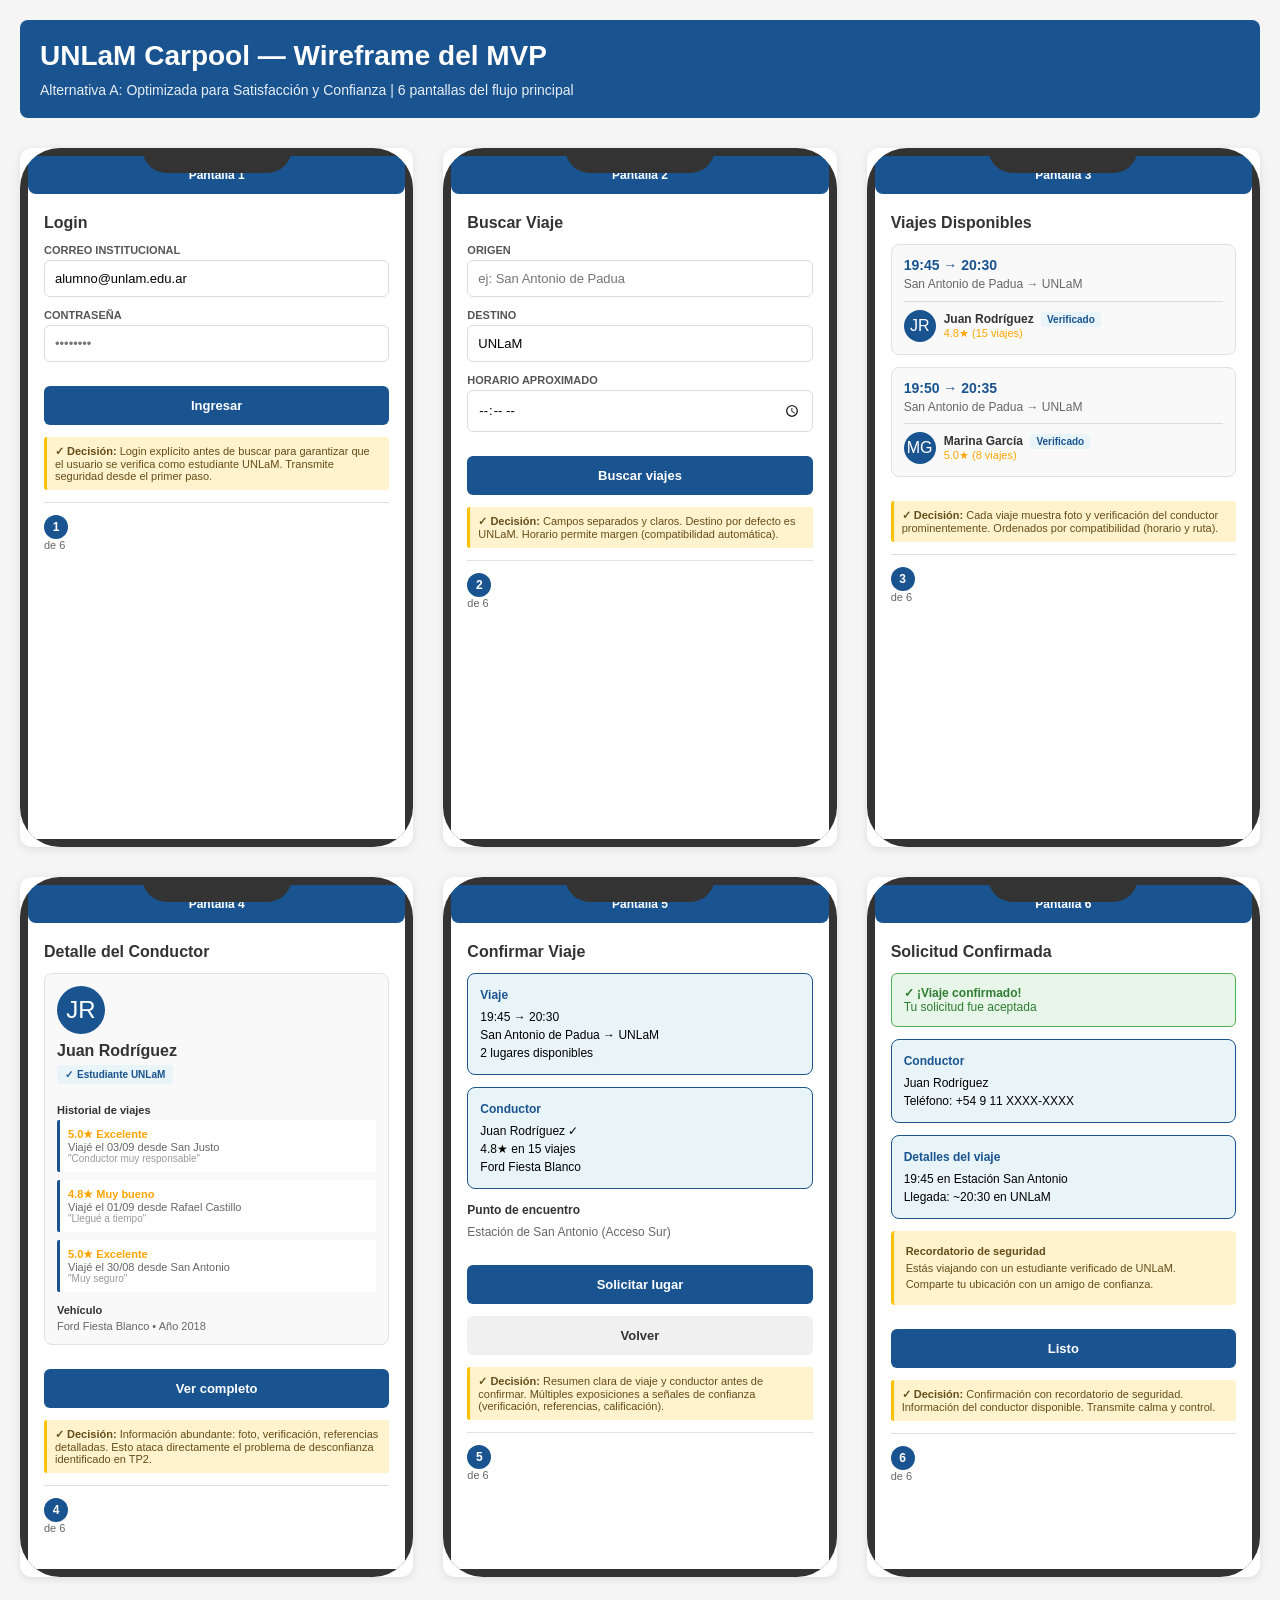
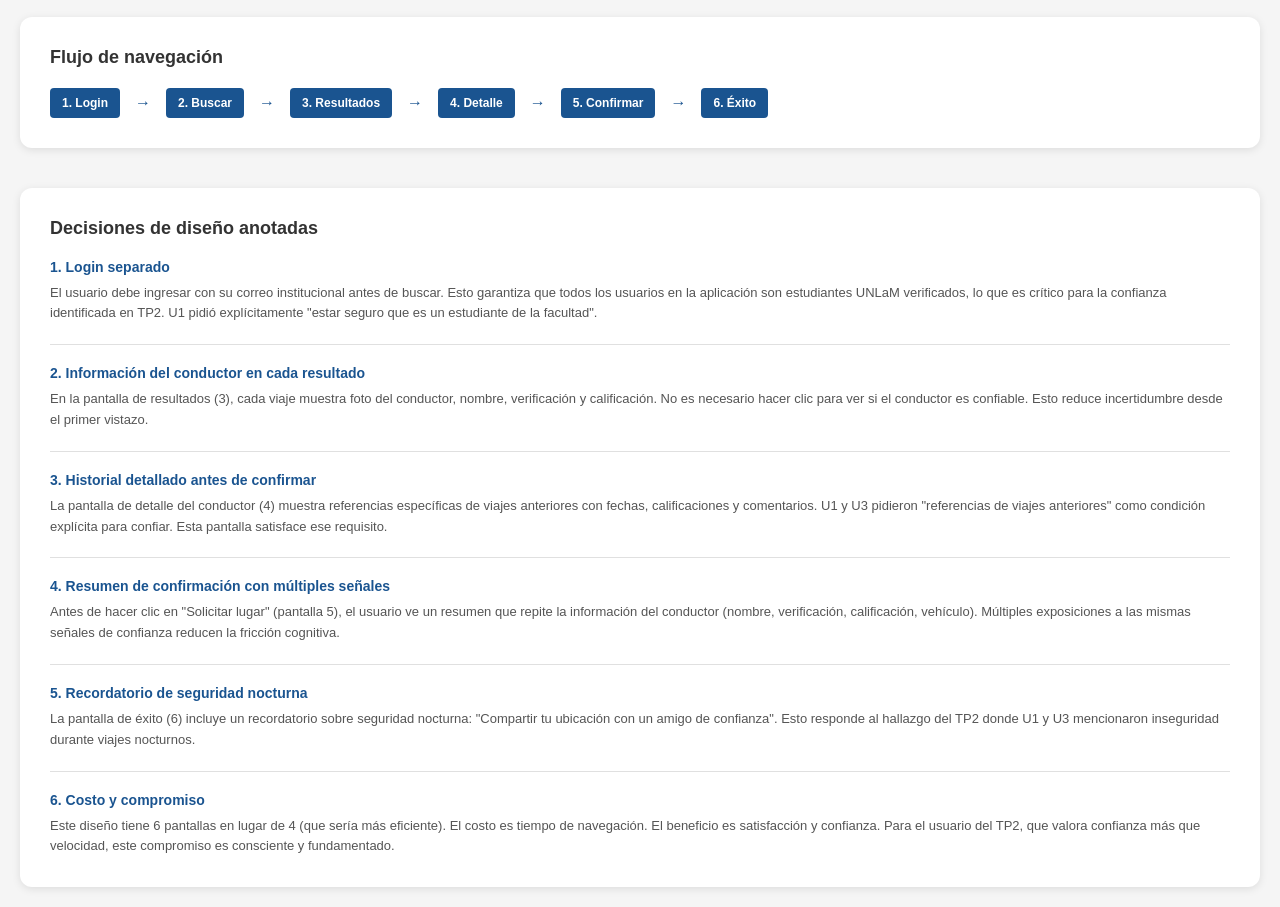
==== docs/diseno/wireframe/wireframe-mvp.html @ c7e92a92 "alternativas, prompts y wireframe" ====
<!DOCTYPE html>
<html lang="es">
<head>
    <meta charset="UTF-8">
    <meta name="viewport" content="width=device-width, initial-scale=1.0">
    <title>UNLaM Carpool - Wireframe MVP</title>
    <style>
        * {
            margin: 0;
            padding: 0;
            box-sizing: border-box;
        }

        body {
            font-family: -apple-system, BlinkMacSystemFont, 'Segoe UI', Roboto, sans-serif;
            background: #f5f5f5;
            padding: 20px;
        }

        .container {
            max-width: 1400px;
            margin: 0 auto;
        }

        .header {
            background: #1a5490;
            color: white;
            padding: 20px;
            margin-bottom: 30px;
            border-radius: 8px;
        }

        .header h1 {
            font-size: 28px;
            margin-bottom: 10px;
        }

        .header p {
            font-size: 14px;
            opacity: 0.9;
        }

        .wireframe-grid {
            display: grid;
            grid-template-columns: repeat(auto-fit, minmax(380px, 1fr));
            gap: 30px;
            margin-bottom: 40px;
        }

        .wireframe-screen {
            background: white;
            border-radius: 12px;
            box-shadow: 0 2px 8px rgba(0,0,0,0.1);
            overflow: hidden;
            transition: transform 0.2s, box-shadow 0.2s;
            cursor: pointer;
        }

        .wireframe-screen:hover {
            transform: translateY(-4px);
            box-shadow: 0 4px 16px rgba(0,0,0,0.15);
        }

        .phone-frame {
            background: #333;
            padding: 8px;
            border-radius: 40px;
            aspect-ratio: 9/16;
            overflow: hidden;
            position: relative;
        }

        .phone-frame::before {
            content: '';
            position: absolute;
            top: 0;
            left: 50%;
            transform: translateX(-50%);
            width: 150px;
            height: 25px;
            background: #333;
            border-radius: 0 0 30px 30px;
            z-index: 10;
        }

        .screen-content {
            background: white;
            height: 100%;
            overflow-y: auto;
            padding: 40px 16px 16px;
            display: flex;
            flex-direction: column;
        }

        .screen-header {
            background: #1a5490;
            color: white;
            padding: 12px 16px;
            margin: -40px -16px 20px -16px;
            border-radius: 0 0 8px 8px;
            text-align: center;
            font-weight: 600;
            font-size: 12px;
        }

        .screen-title {
            font-weight: 700;
            font-size: 16px;
            margin-bottom: 12px;
            color: #333;
        }

        .form-group {
            margin-bottom: 12px;
        }

        .form-label {
            display: block;
            font-size: 11px;
            font-weight: 600;
            color: #555;
            margin-bottom: 4px;
            text-transform: uppercase;
        }

        .form-input, .form-select {
            width: 100%;
            padding: 10px;
            border: 1px solid #ddd;
            border-radius: 6px;
            font-size: 13px;
            font-family: inherit;
        }

        .form-input:focus, .form-select:focus {
            outline: none;
            border-color: #1a5490;
            box-shadow: 0 0 0 3px rgba(26, 84, 144, 0.1);
        }

        .button {
            width: 100%;
            padding: 12px;
            background: #1a5490;
            color: white;
            border: none;
            border-radius: 6px;
            font-weight: 600;
            font-size: 13px;
            cursor: pointer;
            margin-top: 12px;
            transition: background 0.2s;
        }

        .button:hover {
            background: #0d3d6b;
        }

        .button-secondary {
            background: #f0f0f0;
            color: #333;
        }

        .button-secondary:hover {
            background: #e0e0e0;
        }

        .trip-card {
            background: #f9f9f9;
            border: 1px solid #e0e0e0;
            border-radius: 8px;
            padding: 12px;
            margin-bottom: 12px;
            font-size: 12px;
        }

        .trip-time {
            font-weight: 700;
            color: #1a5490;
            font-size: 14px;
            margin-bottom: 4px;
        }

        .trip-route {
            color: #666;
            margin-bottom: 8px;
            line-height: 1.3;
        }

        .driver-info {
            display: flex;
            align-items: center;
            gap: 8px;
            margin-top: 8px;
            padding-top: 8px;
            border-top: 1px solid #ddd;
        }

        .driver-avatar {
            width: 32px;
            height: 32px;
            background: #1a5490;
            border-radius: 50%;
            display: flex;
            align-items: center;
            justify-content: center;
            color: white;
            font-size: 16px;
        }

        .driver-details {
            flex: 1;
        }

        .driver-name {
            font-weight: 600;
            color: #333;
            font-size: 12px;
        }

        .driver-rating {
            color: #ffa500;
            font-size: 11px;
        }

        .badge {
            display: inline-block;
            background: #e8f4f8;
            color: #1a5490;
            padding: 2px 6px;
            border-radius: 3px;
            font-size: 10px;
            font-weight: 600;
            margin-left: 4px;
        }

        .detailed-driver {
            background: #f9f9f9;
            border: 1px solid #e0e0e0;
            border-radius: 8px;
            padding: 12px;
            margin-bottom: 12px;
        }

        .driver-avatar-large {
            width: 48px;
            height: 48px;
            background: #1a5490;
            border-radius: 50%;
            display: flex;
            align-items: center;
            justify-content: center;
            color: white;
            font-size: 24px;
            margin-bottom: 8px;
        }

        .verified-badge {
            display: inline-flex;
            align-items: center;
            gap: 4px;
            background: #e8f4f8;
            color: #1a5490;
            padding: 4px 8px;
            border-radius: 4px;
            font-size: 10px;
            font-weight: 600;
            margin-bottom: 8px;
        }

        .verified-badge::before {
            content: '✓';
            font-weight: 700;
        }

        .history-item {
            background: white;
            border-left: 3px solid #1a5490;
            padding: 8px;
            margin-bottom: 8px;
            font-size: 11px;
            border-radius: 2px;
        }

        .history-date {
            color: #999;
            font-size: 10px;
        }

        .history-rating {
            color: #ffa500;
            font-size: 11px;
            font-weight: 600;
        }

        .confirmation-summary {
            background: #e8f4f8;
            border: 1px solid #1a5490;
            border-radius: 8px;
            padding: 12px;
            margin-bottom: 12px;
            font-size: 12px;
            line-height: 1.5;
        }

        .confirmation-summary strong {
            display: block;
            color: #1a5490;
            font-weight: 700;
            margin-bottom: 4px;
        }

        .annotation {
            background: #fff3cd;
            border-left: 3px solid #ffc107;
            padding: 8px;
            margin-top: 12px;
            font-size: 11px;
            color: #654d1a;
            border-radius: 3px;
        }

        .screen-label {
            margin-top: 12px;
            padding-top: 12px;
            border-top: 1px solid #e0e0e0;
            font-size: 11px;
            color: #666;
        }

        .screen-number {
            display: inline-block;
            background: #1a5490;
            color: white;
            width: 24px;
            height: 24px;
            border-radius: 50%;
            display: flex;
            align-items: center;
            justify-content: center;
            font-weight: 700;
            font-size: 12px;
        }

        .navigation-flow {
            background: white;
            border-radius: 12px;
            padding: 30px;
            margin-bottom: 40px;
            box-shadow: 0 2px 8px rgba(0,0,0,0.1);
        }

        .flow-title {
            font-size: 18px;
            font-weight: 700;
            margin-bottom: 20px;
            color: #333;
        }

        .flow-diagram {
            display: flex;
            align-items: center;
            gap: 15px;
            flex-wrap: wrap;
            font-size: 12px;
            color: #666;
        }

        .flow-step {
            background: #1a5490;
            color: white;
            padding: 8px 12px;
            border-radius: 4px;
            font-weight: 600;
            white-space: nowrap;
        }

        .flow-arrow {
            color: #1a5490;
            font-weight: 700;
            font-size: 16px;
        }

        .notes-section {
            background: white;
            border-radius: 12px;
            padding: 30px;
            box-shadow: 0 2px 8px rgba(0,0,0,0.1);
        }

        .notes-title {
            font-size: 18px;
            font-weight: 700;
            margin-bottom: 20px;
            color: #333;
        }

        .note-item {
            margin-bottom: 20px;
            padding-bottom: 20px;
            border-bottom: 1px solid #e0e0e0;
        }

        .note-item:last-child {
            border-bottom: none;
            margin-bottom: 0;
            padding-bottom: 0;
        }

        .note-subtitle {
            font-weight: 700;
            color: #1a5490;
            margin-bottom: 8px;
            font-size: 14px;
        }

        .note-text {
            color: #555;
            font-size: 13px;
            line-height: 1.6;
        }

        .highlight {
            background: #ffffcc;
            padding: 2px 4px;
        }
    </style>
</head>
<body>
    <div class="container">
        <div class="header">
            <h1>UNLaM Carpool — Wireframe del MVP</h1>
            <p>Alternativa A: Optimizada para Satisfacción y Confianza | 6 pantallas del flujo principal</p>
        </div>

        <div class="wireframe-grid">
            <!-- Pantalla 1 -->
            <div class="wireframe-screen">
                <div class="phone-frame">
                    <div class="screen-content">
                        <div class="screen-header">Pantalla 1</div>
                        <div class="screen-title">Login</div>

                        <div class="form-group">
                            <label class="form-label">Correo institucional</label>
                            <input type="email" class="form-input" placeholder="alumno@unlam.edu.ar" value="alumno@unlam.edu.ar">
                        </div>

                        <div class="form-group">
                            <label class="form-label">Contraseña</label>
                            <input type="password" class="form-input" placeholder="••••••••">
                        </div>

                        <button class="button">Ingresar</button>

                        <div class="annotation">
                            <strong>✓ Decisión:</strong> Login explícito antes de buscar para garantizar que el usuario se verifica como estudiante UNLaM. Transmite seguridad desde el primer paso.
                        </div>

                        <div class="screen-label">
                            <span class="screen-number">1</span> de 6
                        </div>
                    </div>
                </div>
            </div>

            <!-- Pantalla 2 -->
            <div class="wireframe-screen">
                <div class="phone-frame">
                    <div class="screen-content">
                        <div class="screen-header">Pantalla 2</div>
                        <div class="screen-title">Buscar Viaje</div>

                        <div class="form-group">
                            <label class="form-label">Origen</label>
                            <input type="text" class="form-input" placeholder="ej: San Antonio de Padua">
                        </div>

                        <div class="form-group">
                            <label class="form-label">Destino</label>
                            <input type="text" class="form-input" value="UNLaM">
                        </div>

                        <div class="form-group">
                            <label class="form-label">Horario aproximado</label>
                            <input type="time" class="form-input">
                        </div>

                        <button class="button">Buscar viajes</button>

                        <div class="annotation">
                            <strong>✓ Decisión:</strong> Campos separados y claros. Destino por defecto es UNLaM. Horario permite margen (compatibilidad automática).
                        </div>

                        <div class="screen-label">
                            <span class="screen-number">2</span> de 6
                        </div>
                    </div>
                </div>
            </div>

            <!-- Pantalla 3 -->
            <div class="wireframe-screen">
                <div class="phone-frame">
                    <div class="screen-content">
                        <div class="screen-header">Pantalla 3</div>
                        <div class="screen-title">Viajes Disponibles</div>

                        <div class="trip-card">
                            <div class="trip-time">19:45 → 20:30</div>
                            <div class="trip-route">San Antonio de Padua → UNLaM</div>
                            <div class="driver-info">
                                <div class="driver-avatar">JR</div>
                                <div class="driver-details">
                                    <div class="driver-name">
                                        Juan Rodríguez
                                        <span class="badge">Verificado</span>
                                    </div>
                                    <div class="driver-rating">4.8★ (15 viajes)</div>
                                </div>
                            </div>
                        </div>

                        <div class="trip-card">
                            <div class="trip-time">19:50 → 20:35</div>
                            <div class="trip-route">San Antonio de Padua → UNLaM</div>
                            <div class="driver-info">
                                <div class="driver-avatar">MG</div>
                                <div class="driver-details">
                                    <div class="driver-name">
                                        Marina García
                                        <span class="badge">Verificado</span>
                                    </div>
                                    <div class="driver-rating">5.0★ (8 viajes)</div>
                                </div>
                            </div>
                        </div>

                        <div class="annotation">
                            <strong>✓ Decisión:</strong> Cada viaje muestra foto y verificación del conductor prominentemente. Ordenados por compatibilidad (horario y ruta).
                        </div>

                        <div class="screen-label">
                            <span class="screen-number">3</span> de 6
                        </div>
                    </div>
                </div>
            </div>

            <!-- Pantalla 4 -->
            <div class="wireframe-screen">
                <div class="phone-frame">
                    <div class="screen-content">
                        <div class="screen-header">Pantalla 4</div>
                        <div class="screen-title">Detalle del Conductor</div>

                        <div class="detailed-driver">
                            <div class="driver-avatar-large">JR</div>
                            <div style="font-weight: 700; color: #333; margin-bottom: 4px;">Juan Rodríguez</div>
                            <div class="verified-badge">Estudiante UNLaM</div>

                            <div style="margin-top: 12px; font-size: 11px; color: #666;">
                                <strong style="display: block; color: #333; margin-bottom: 4px;">Historial de viajes</strong>
                                <div class="history-item">
                                    <div class="history-rating">5.0★ Excelente</div>
                                    <div>Viajé el 03/09 desde San Justo</div>
                                    <div class="history-date">"Conductor muy responsable"</div>
                                </div>
                                <div class="history-item">
                                    <div class="history-rating">4.8★ Muy bueno</div>
                                    <div>Viajé el 01/09 desde Rafael Castillo</div>
                                    <div class="history-date">"Llegué a tiempo"</div>
                                </div>
                                <div class="history-item">
                                    <div class="history-rating">5.0★ Excelente</div>
                                    <div>Viajé el 30/08 desde San Antonio</div>
                                    <div class="history-date">"Muy seguro"</div>
                                </div>
                            </div>

                            <div style="margin-top: 12px; font-size: 11px; color: #666;">
                                <strong style="display: block; color: #333; margin-bottom: 4px;">Vehículo</strong>
                                Ford Fiesta Blanco • Año 2018
                            </div>
                        </div>

                        <button class="button">Ver completo</button>

                        <div class="annotation">
                            <strong>✓ Decisión:</strong> Información abundante: foto, verificación, referencias detalladas. Esto ataca directamente el problema de desconfianza identificado en TP2.
                        </div>

                        <div class="screen-label">
                            <span class="screen-number">4</span> de 6
                        </div>
                    </div>
                </div>
            </div>

            <!-- Pantalla 5 -->
            <div class="wireframe-screen">
                <div class="phone-frame">
                    <div class="screen-content">
                        <div class="screen-header">Pantalla 5</div>
                        <div class="screen-title">Confirmar Viaje</div>

                        <div class="confirmation-summary">
                            <strong>Viaje</strong>
                            19:45 → 20:30<br>
                            San Antonio de Padua → UNLaM<br>
                            2 lugares disponibles
                        </div>

                        <div class="confirmation-summary">
                            <strong>Conductor</strong>
                            Juan Rodríguez ✓<br>
                            4.8★ en 15 viajes<br>
                            Ford Fiesta Blanco
                        </div>

                        <div style="font-size: 12px; color: #666; margin-bottom: 12px; line-height: 1.5;">
                            <strong style="display: block; color: #333; margin-bottom: 4px;">Punto de encuentro</strong>
                            Estación de San Antonio (Acceso Sur)
                        </div>

                        <button class="button">Solicitar lugar</button>
                        <button class="button button-secondary">Volver</button>

                        <div class="annotation">
                            <strong>✓ Decisión:</strong> Resumen clara de viaje y conductor antes de confirmar. Múltiples exposiciones a señales de confianza (verificación, referencias, calificación).
                        </div>

                        <div class="screen-label">
                            <span class="screen-number">5</span> de 6
                        </div>
                    </div>
                </div>
            </div>

            <!-- Pantalla 6 -->
            <div class="wireframe-screen">
                <div class="phone-frame">
                    <div class="screen-content">
                        <div class="screen-header">Pantalla 6</div>
                        <div class="screen-title">Solicitud Confirmada</div>

                        <div style="background: #e8f5e9; border: 1px solid #4caf50; border-radius: 6px; padding: 12px; margin-bottom: 12px; color: #2e7d32; font-size: 12px;">
                            <strong>✓ ¡Viaje confirmado!</strong><br>
                            Tu solicitud fue aceptada
                        </div>

                        <div class="confirmation-summary">
                            <strong>Conductor</strong>
                            Juan Rodríguez<br>
                            Teléfono: +54 9 11 XXXX-XXXX
                        </div>

                        <div class="confirmation-summary">
                            <strong>Detalles del viaje</strong>
                            19:45 en Estación San Antonio<br>
                            Llegada: ~20:30 en UNLaM
                        </div>

                        <div style="background: #fff3cd; border-left: 3px solid #ffc107; padding: 12px; border-radius: 4px; font-size: 11px; color: #654d1a; line-height: 1.5; margin-bottom: 12px;">
                            <strong>Recordatorio de seguridad</strong><br>
                            Estás viajando con un estudiante verificado de UNLaM. Comparte tu ubicación con un amigo de confianza.
                        </div>

                        <button class="button">Listo</button>

                        <div class="annotation">
                            <strong>✓ Decisión:</strong> Confirmación con recordatorio de seguridad. Información del conductor disponible. Transmite calma y control.
                        </div>

                        <div class="screen-label">
                            <span class="screen-number">6</span> de 6
                        </div>
                    </div>
                </div>
            </div>
        </div>

        <div class="navigation-flow">
            <div class="flow-title">Flujo de navegación</div>
            <div class="flow-diagram">
                <div class="flow-step">1. Login</div>
                <div class="flow-arrow">→</div>
                <div class="flow-step">2. Buscar</div>
                <div class="flow-arrow">→</div>
                <div class="flow-step">3. Resultados</div>
                <div class="flow-arrow">→</div>
                <div class="flow-step">4. Detalle</div>
                <div class="flow-arrow">→</div>
                <div class="flow-step">5. Confirmar</div>
                <div class="flow-arrow">→</div>
                <div class="flow-step">6. Éxito</div>
            </div>
        </div>

        <div class="notes-section">
            <div class="notes-title">Decisiones de diseño anotadas</div>

            <div class="note-item">
                <div class="note-subtitle">1. Login separado</div>
                <div class="note-text">
                    El usuario debe ingresar con su correo institucional antes de buscar. Esto garantiza que todos los usuarios en la aplicación son estudiantes UNLaM verificados, lo que es crítico para la confianza identificada en TP2. U1 pidió explícitamente "estar seguro que es un estudiante de la facultad".
                </div>
            </div>

            <div class="note-item">
                <div class="note-subtitle">2. Información del conductor en cada resultado</div>
                <div class="note-text">
                    En la pantalla de resultados (3), cada viaje muestra foto del conductor, nombre, verificación y calificación. No es necesario hacer clic para ver si el conductor es confiable. Esto reduce incertidumbre desde el primer vistazo.
                </div>
            </div>

            <div class="note-item">
                <div class="note-subtitle">3. Historial detallado antes de confirmar</div>
                <div class="note-text">
                    La pantalla de detalle del conductor (4) muestra referencias específicas de viajes anteriores con fechas, calificaciones y comentarios. U1 y U3 pidieron "referencias de viajes anteriores" como condición explícita para confiar. Esta pantalla satisface ese requisito.
                </div>
            </div>

            <div class="note-item">
                <div class="note-subtitle">4. Resumen de confirmación con múltiples señales</div>
                <div class="note-text">
                    Antes de hacer clic en "Solicitar lugar" (pantalla 5), el usuario ve un resumen que repite la información del conductor (nombre, verificación, calificación, vehículo). Múltiples exposiciones a las mismas señales de confianza reducen la fricción cognitiva.
                </div>
            </div>

            <div class="note-item">
                <div class="note-subtitle">5. Recordatorio de seguridad nocturna</div>
                <div class="note-text">
                    La pantalla de éxito (6) incluye un recordatorio sobre seguridad nocturna: "Compartir tu ubicación con un amigo de confianza". Esto responde al hallazgo del TP2 donde U1 y U3 mencionaron inseguridad durante viajes nocturnos.
                </div>
            </div>

            <div class="note-item">
                <div class="note-subtitle">6. Costo y compromiso</div>
                <div class="note-text">
                    Este diseño tiene 6 pantallas en lugar de 4 (que sería más eficiente). El costo es tiempo de navegación. El beneficio es satisfacción y confianza. Para el usuario del TP2, que valora confianza más que velocidad, este compromiso es consciente y fundamentado.
                </div>
            </div>
        </div>
    </div>
</body>
</html>
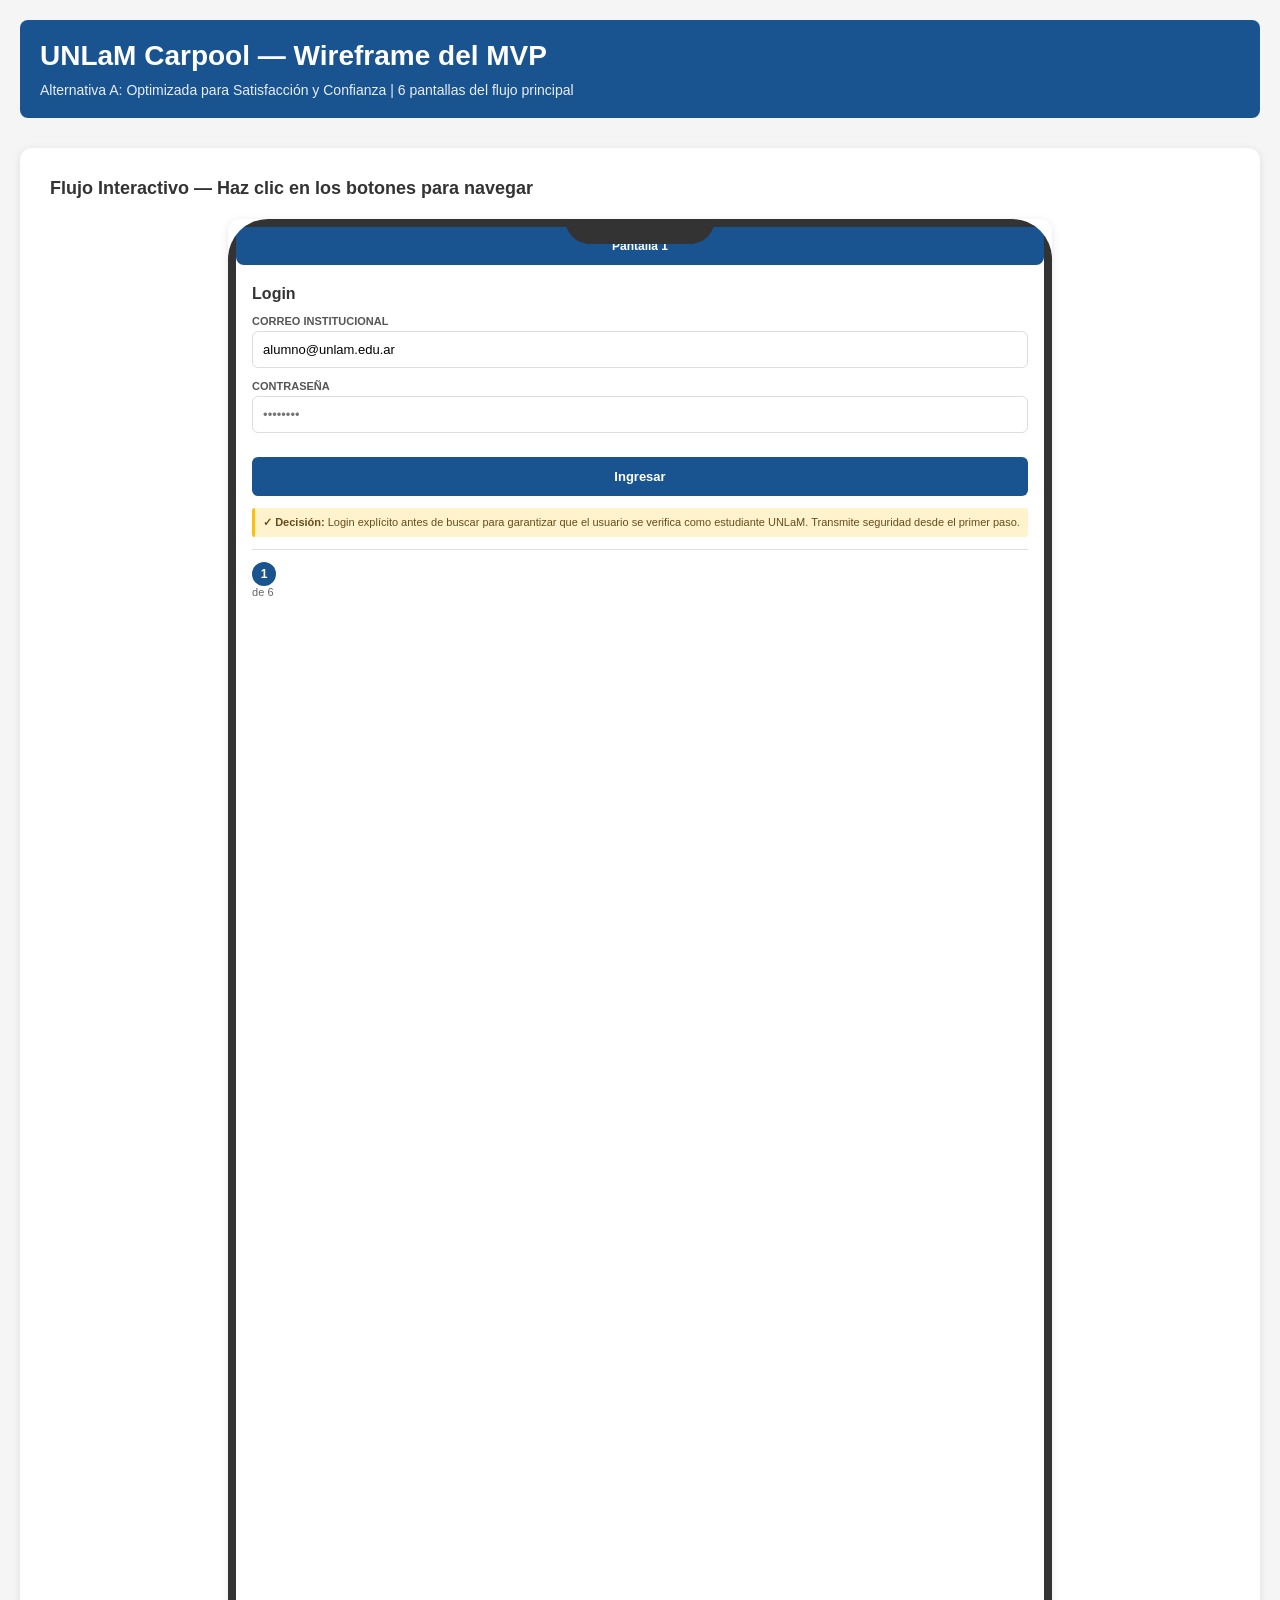
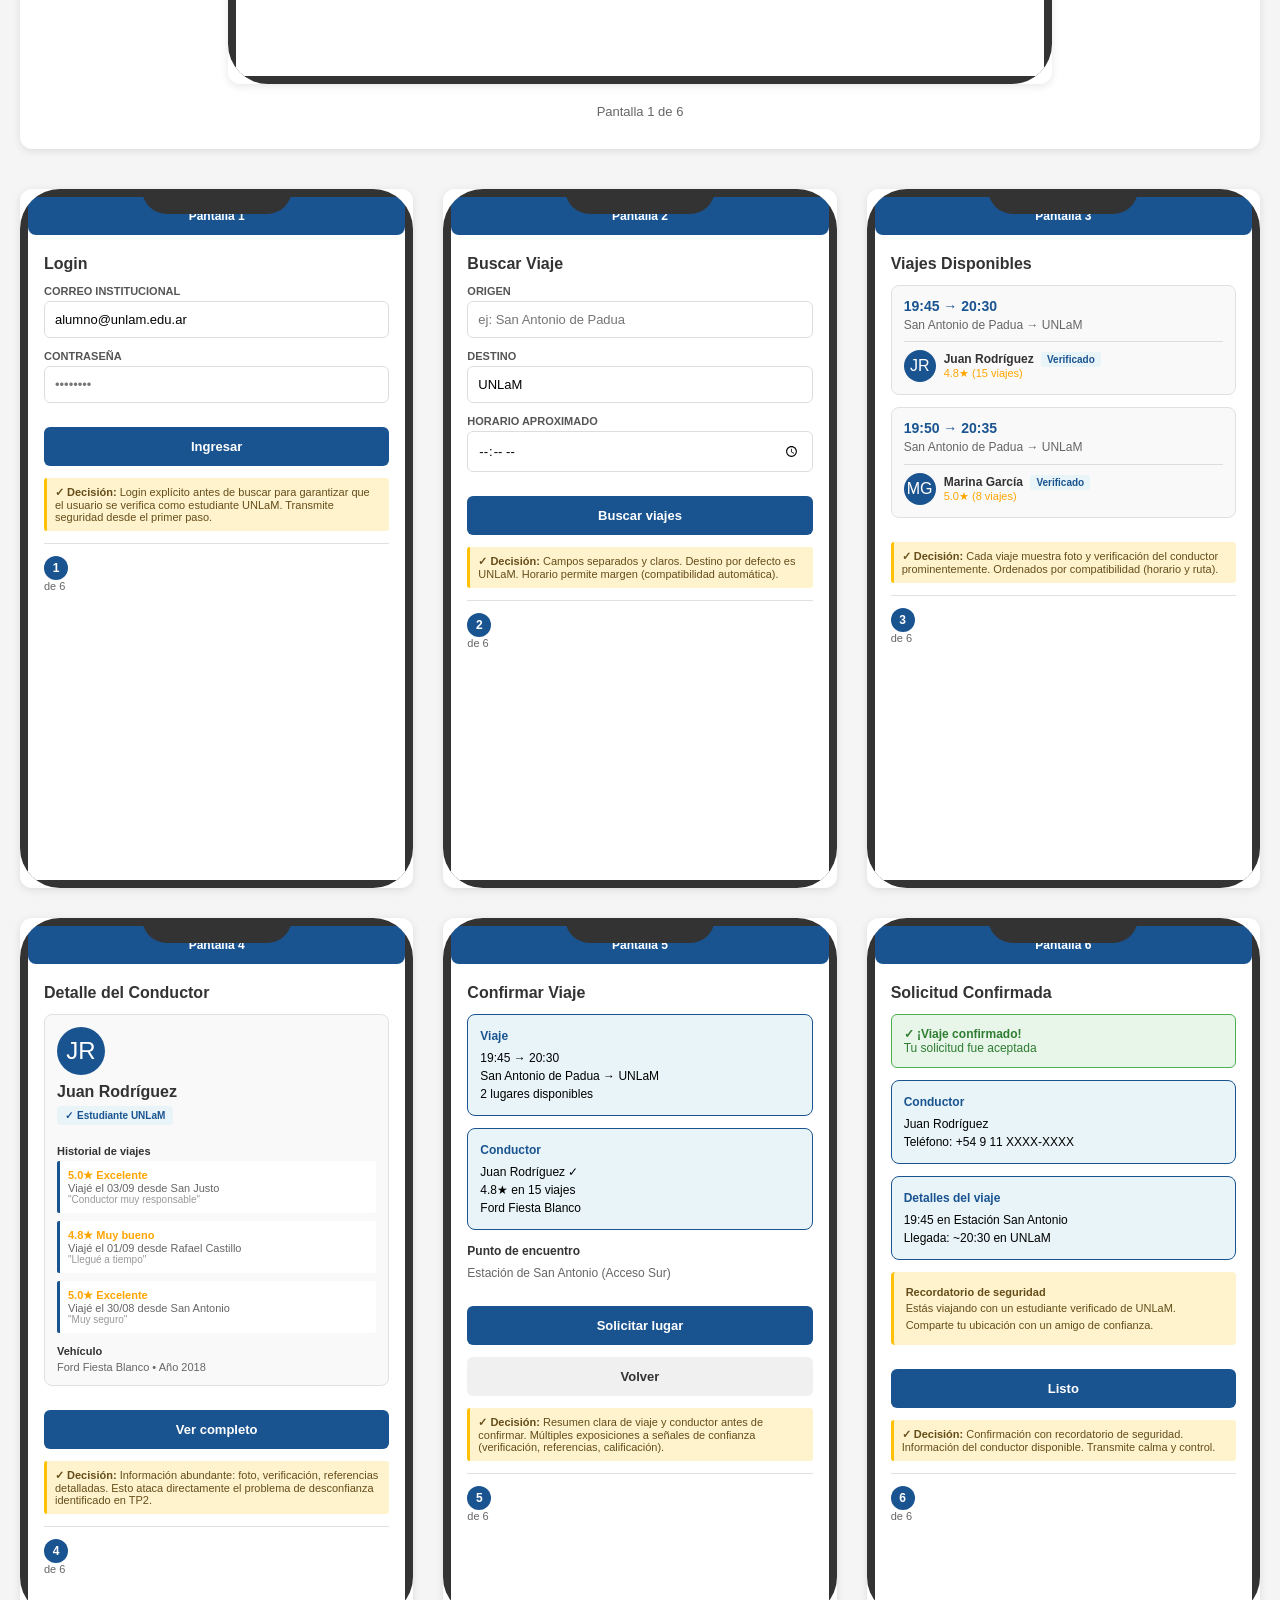
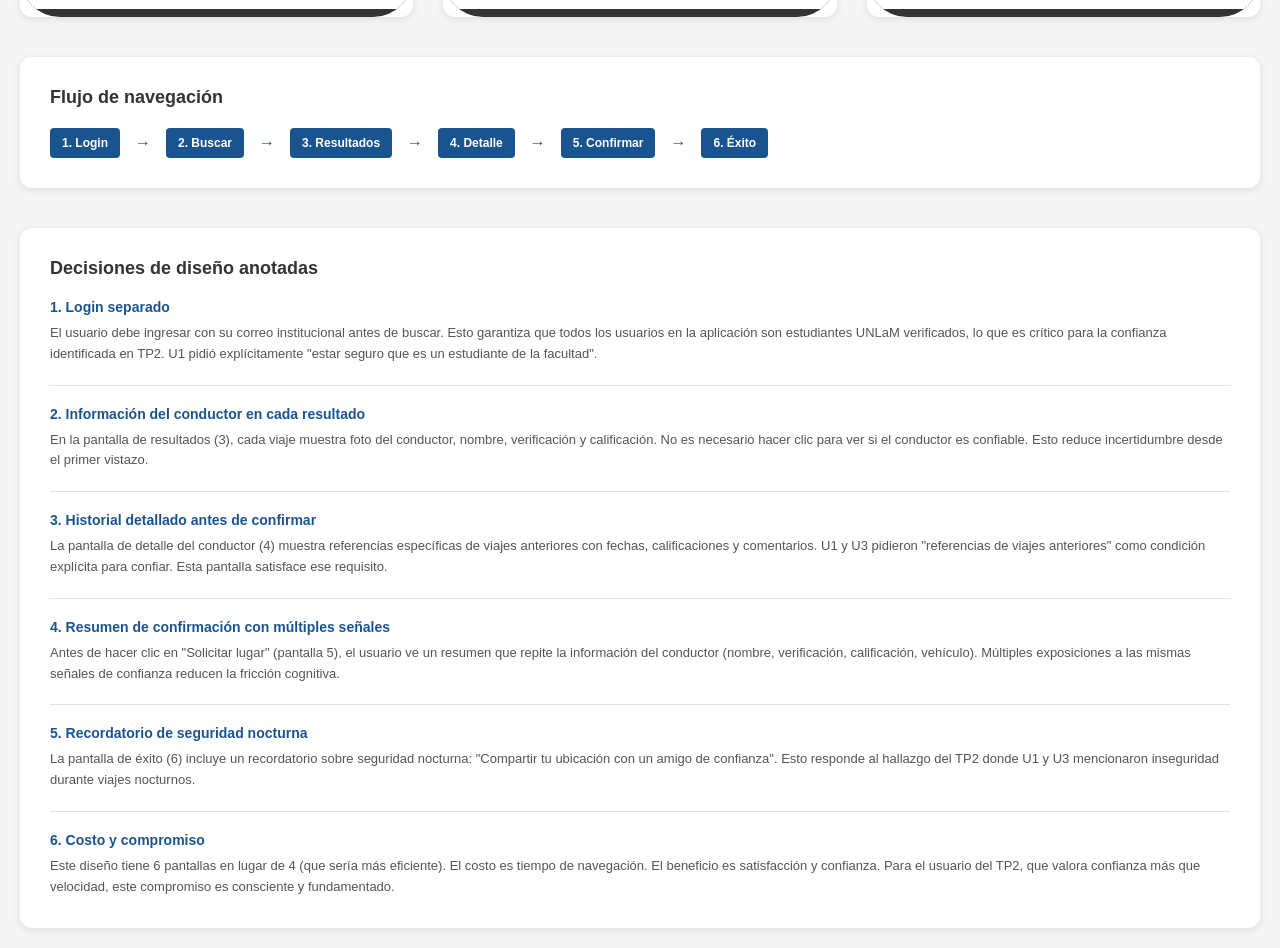
==== commit e47335b9: "wireframe navegable" ====
--- a/docs/diseno/wireframe/wireframe-mvp.html
+++ b/docs/diseno/wireframe/wireframe-mvp.html
@@ -40,11 +40,36 @@
             opacity: 0.9;
         }
 
+        .interactive-section {
+            background: white;
+            border-radius: 12px;
+            padding: 30px;
+            margin-bottom: 40px;
+            box-shadow: 0 2px 8px rgba(0,0,0,0.1);
+        }
+
+        .interactive-title {
+            font-size: 18px;
+            font-weight: 700;
+            margin-bottom: 20px;
+            color: #333;
+        }
+
+        .wireframe-display {
+            display: flex;
+            justify-content: center;
+            margin-bottom: 20px;
+        }
+
         .wireframe-grid {
-            display: grid;
+            display: none;
             grid-template-columns: repeat(auto-fit, minmax(380px, 1fr));
             gap: 30px;
             margin-bottom: 40px;
+        }
+
+        .wireframe-grid.reference-view {
+            display: grid;
         }
 
         .wireframe-screen {
@@ -433,7 +458,15 @@
             <p>Alternativa A: Optimizada para Satisfacción y Confianza | 6 pantallas del flujo principal</p>
         </div>
 
-        <div class="wireframe-grid">
+        <div class="interactive-section">
+            <div class="interactive-title">Flujo Interactivo — Haz clic en los botones para navegar</div>
+            <div class="wireframe-display" id="interactiveDisplay"></div>
+            <div style="text-align: center; margin-top: 20px; color: #666; font-size: 13px;">
+                <span id="screenCounter"></span>
+            </div>
+        </div>
+
+        <div class="wireframe-grid reference-view">
             <!-- Pantalla 1 -->
             <div class="wireframe-screen">
                 <div class="phone-frame">
@@ -743,5 +776,89 @@
             </div>
         </div>
     </div>
+
+    <script>
+        let currentScreen = 0;
+        const screens = document.querySelectorAll('.wireframe-screen');
+        const interactiveDisplay = document.getElementById('interactiveDisplay');
+        const screenCounter = document.getElementById('screenCounter');
+
+        function displayScreen(screenIndex) {
+            // Clona el contenido de la pantalla seleccionada
+            const sourceScreen = screens[screenIndex];
+            const clone = sourceScreen.cloneNode(true);
+
+            // Limpia el display
+            interactiveDisplay.innerHTML = '';
+            interactiveDisplay.appendChild(clone);
+
+            // Actualiza el contador
+            screenCounter.textContent = `Pantalla ${screenIndex + 1} de 6`;
+
+            // Agrega event listeners a los botones de esta pantalla
+            attachButtonListeners(clone, screenIndex);
+        }
+
+        function attachButtonListeners(screenClone, screenIndex) {
+            const buttons = screenClone.querySelectorAll('.button');
+
+            buttons.forEach((button, index) => {
+                button.style.cursor = 'pointer';
+
+                // Pantalla 1: Botón "Ingresar" → Pantalla 2
+                if (screenIndex === 0 && index === 0) {
+                    button.addEventListener('click', () => goToScreen(1));
+                }
+                // Pantalla 2: Botón "Buscar viajes" → Pantalla 3
+                else if (screenIndex === 1 && index === 0) {
+                    button.addEventListener('click', () => goToScreen(2));
+                }
+                // Pantalla 3: Hacer clic en una tarjeta de viaje → Pantalla 4
+                else if (screenIndex === 2) {
+                    // Busca las tarjetas de viaje
+                    const tripCards = screenClone.querySelectorAll('.trip-card');
+                    tripCards.forEach(card => {
+                        card.style.cursor = 'pointer';
+                        card.addEventListener('click', () => goToScreen(3));
+                    });
+                }
+                // Pantalla 4: Botón "Ver completo" → Pantalla 5
+                else if (screenIndex === 3 && index === 0) {
+                    button.addEventListener('click', () => goToScreen(4));
+                }
+                // Pantalla 5: Botón "Solicitar lugar" → Pantalla 6
+                else if (screenIndex === 4 && index === 0) {
+                    button.addEventListener('click', () => goToScreen(5));
+                }
+                // Pantalla 5: Botón "Volver" → Pantalla 3 (ver resultados nuevamente)
+                else if (screenIndex === 4 && index === 1) {
+                    button.addEventListener('click', () => goToScreen(2));
+                }
+                // Pantalla 6: Botón "Listo" → Pantalla 1 (reinicia)
+                else if (screenIndex === 5 && index === 0) {
+                    button.addEventListener('click', () => goToScreen(0));
+                }
+            });
+
+            // En pantalla 3, también se puede hacer clic en la tarjeta
+            if (screenIndex === 2) {
+                const tripCards = screenClone.querySelectorAll('.trip-card');
+                tripCards.forEach(card => {
+                    card.style.cursor = 'pointer';
+                    card.addEventListener('click', () => goToScreen(3));
+                });
+            }
+        }
+
+        function goToScreen(screenIndex) {
+            if (screenIndex >= 0 && screenIndex < screens.length) {
+                currentScreen = screenIndex;
+                displayScreen(currentScreen);
+            }
+        }
+
+        // Inicializa con la primera pantalla
+        displayScreen(0);
+    </script>
 </body>
 </html>
